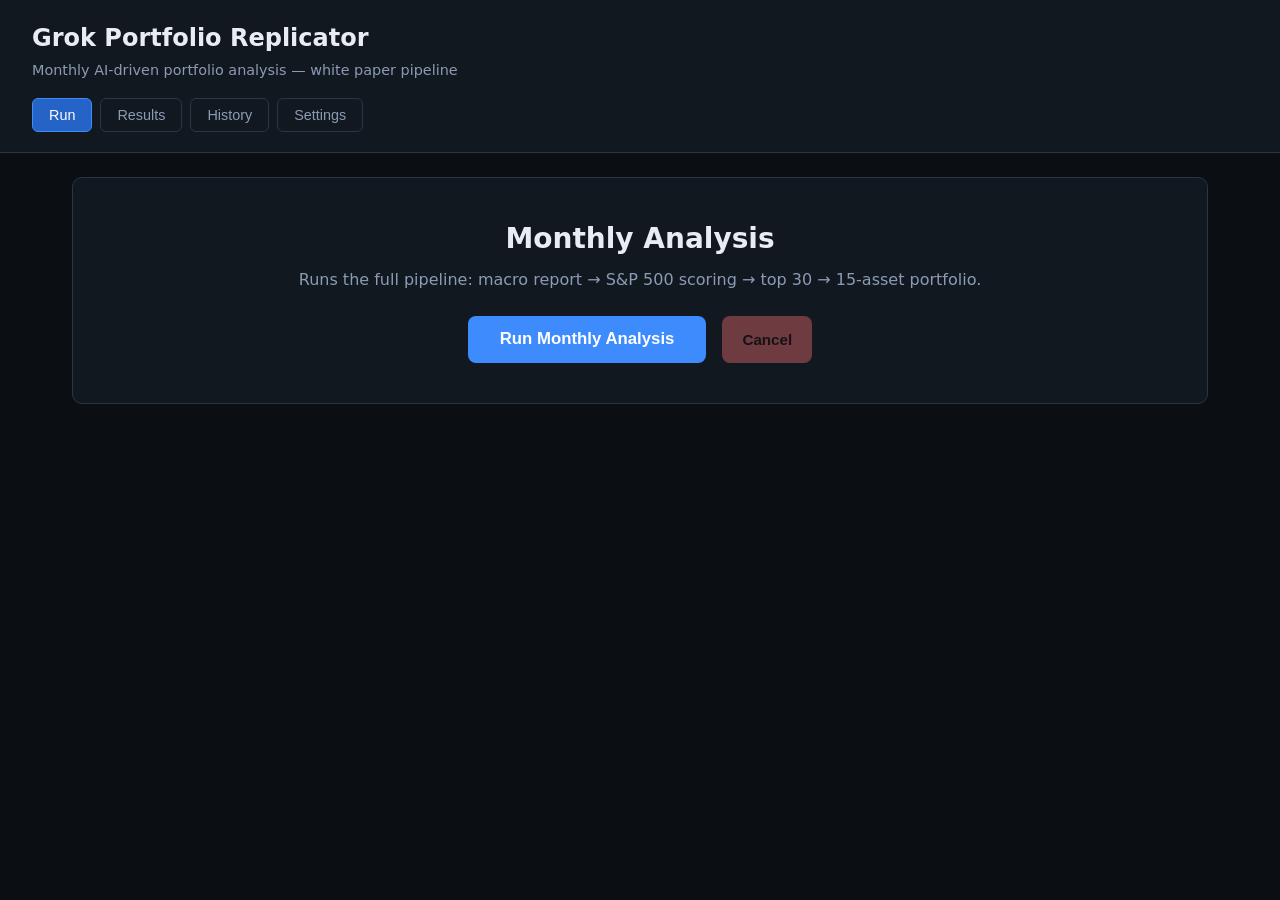
==== static/index.html @ bef0bc0a "Initial commit: Grok Portfolio Replicator (GECKO) Local web app that runs the white-paper monthly pi" ====
<!DOCTYPE html>
<html lang="en">
<head>
  <meta charset="UTF-8" />
  <meta name="viewport" content="width=device-width, initial-scale=1.0" />
  <title>Grok Portfolio Replicator</title>
  <link rel="stylesheet" href="/static/style.css" />
</head>
<body>
  <header class="header">
    <div class="brand">
      <h1>Grok Portfolio Replicator</h1>
      <p class="subtitle">Monthly AI-driven portfolio analysis — white paper pipeline</p>
    </div>
    <nav class="tabs" role="tablist">
      <button class="tab active" data-tab="run">Run</button>
      <button class="tab" data-tab="results">Results</button>
      <button class="tab" data-tab="history">History</button>
      <button class="tab" data-tab="settings">Settings</button>
    </nav>
  </header>

  <main>
    <!-- RUN -->
    <section id="tab-run" class="panel active">
      <div class="card hero-card">
        <h2>Monthly Analysis</h2>
        <p>Runs the full pipeline: macro report → S&P 500 scoring → top 30 → 15-asset portfolio.</p>
        <div class="run-actions">
          <button id="btn-run" class="btn btn-primary btn-lg">Run Monthly Analysis</button>
          <button id="btn-resume" class="btn btn-secondary btn-lg" hidden>Resume Interrupted Run</button>
          <button id="btn-cancel" class="btn btn-danger" disabled>Cancel</button>
        </div>
      </div>

      <div class="card" id="progress-card" hidden>
        <h3>Progress</h3>
        <div class="progress-bar"><div id="progress-fill" class="progress-fill"></div></div>
        <p id="progress-step" class="progress-text">Waiting...</p>
        <div class="stats-row">
          <div class="stat"><span class="stat-label">Firms scored</span><span id="stat-scored" class="stat-value">0 / 0</span></div>
          <div class="stat"><span class="stat-label">Running cost</span><span id="stat-cost" class="stat-value">$0.00</span></div>
          <div class="stat"><span class="stat-label">Run ID</span><span id="stat-run-id" class="stat-value mono">—</span></div>
        </div>
        <pre id="progress-log" class="log"></pre>
      </div>
    </section>

    <!-- RESULTS -->
    <section id="tab-results" class="panel">
      <div id="results-empty" class="empty-state">
        <p>No results yet. Run the monthly analysis or load a run from History.</p>
      </div>
      <div id="results-content" hidden>
        <div class="card">
          <div class="card-header">
            <h2>15-Asset Portfolio</h2>
            <button type="button" id="btn-export-portfolio" class="btn btn-secondary" hidden>
              Export to Excel
            </button>
          </div>
          <div id="portfolio-output" class="markdown-body"></div>
        </div>
        <div class="card">
          <h2>Macro Report</h2>
          <div id="macro-output" class="markdown-body"></div>
        </div>
        <div class="card">
          <h2>Firm Scores <span id="scores-count" class="badge"></span></h2>
          <div class="table-wrap">
            <table id="scores-table">
              <thead>
                <tr>
                  <th data-sort="rank">#</th>
                  <th data-sort="ticker">Ticker</th>
                  <th data-sort="company">Company</th>
                  <th data-sort="industry">Industry</th>
                  <th data-sort="score">Score</th>
                  <th>Report</th>
                </tr>
              </thead>
              <tbody></tbody>
            </table>
          </div>
        </div>
      </div>
    </section>

    <!-- HISTORY -->
    <section id="tab-history" class="panel">
      <div class="card">
        <h2>Run History</h2>
        <div id="history-list" class="history-list"></div>
      </div>
    </section>

    <!-- SETTINGS -->
    <section id="tab-settings" class="panel">
      <div class="card">
        <h2>API Keys &amp; Options</h2>
        <form id="settings-form" class="form">
          <label>
            API Provider
            <select id="api-provider">
              <option value="xai">xAI (direct)</option>
              <option value="openrouter">OpenRouter</option>
            </select>
          </label>
          <label>
            <span id="llm-key-label">xAI API Key</span>
            <input type="password" id="xai-key" placeholder="Leave blank to keep existing" autocomplete="off" />
          </label>
          <label>
            Stock News API Key
            <input type="password" id="stocknews-key" placeholder="Leave blank to keep existing" autocomplete="off" />
          </label>
          <label>
            Grok Model
            <input type="text" id="model" value="grok-4.3" />
            <span id="model-hint" class="field-hint">xAI: grok-4.3 · OpenRouter: x-ai/grok-4.3</span>
          </label>
          <label>
            Max Tickers (0 = full S&P 500)
            <input type="number" id="max-tickers" min="0" value="0" />
          </label>
          <label>
            Concurrency
            <input type="number" id="concurrency" min="1" max="32" value="8" />
          </label>
          <label>
            News articles per ticker (1–50)
            <input type="number" id="stocknews-items-per-ticker" min="1" max="50" value="15" />
            <span class="field-hint">1 Stock News API call per ticker; article count does not add calls</span>
          </label>
          <label>
            Macro market news articles (1–50)
            <input type="number" id="stocknews-macro-items" min="1" max="50" value="25" />
            <span class="field-hint">1 API call at the start of each run</span>
          </label>
          <button type="submit" class="btn btn-primary">Save Settings</button>
          <p id="settings-status" class="hint"></p>
        </form>
      </div>
    </section>
  </main>

  <div id="modal" class="modal" hidden>
    <div class="modal-content">
      <button class="modal-close" id="modal-close">&times;</button>
      <h3 id="modal-title"></h3>
      <pre id="modal-body" class="report-pre"></pre>
    </div>
  </div>

  <script src="/static/app.js"></script>
</body>
</html>
---- static/style.css ----
:root {
  --bg: #0b0f14;
  --surface: #121820;
  --surface2: #1a2230;
  --border: #2a3548;
  --text: #e8edf5;
  --muted: #8b9bb4;
  --accent: #3d8bfd;
  --accent-dim: #2563c7;
  --success: #34d399;
  --danger: #f87171;
  --warning: #fbbf24;
  --mono: "Cascadia Code", "Fira Code", Consolas, monospace;
  --sans: "Segoe UI", system-ui, -apple-system, sans-serif;
}

* { box-sizing: border-box; margin: 0; padding: 0; }

body {
  font-family: var(--sans);
  background: var(--bg);
  color: var(--text);
  min-height: 100vh;
  line-height: 1.5;
}

.header {
  border-bottom: 1px solid var(--border);
  padding: 1.25rem 2rem;
  background: var(--surface);
}

.brand h1 { font-size: 1.5rem; font-weight: 700; }
.subtitle { color: var(--muted); font-size: 0.9rem; margin-top: 0.25rem; }

.tabs {
  display: flex;
  gap: 0.5rem;
  margin-top: 1rem;
}

.tab {
  background: transparent;
  border: 1px solid var(--border);
  color: var(--muted);
  padding: 0.5rem 1rem;
  border-radius: 6px;
  cursor: pointer;
  font-size: 0.9rem;
  transition: all 0.15s;
}

.tab:hover { border-color: var(--accent); color: var(--text); }
.tab.active { background: var(--accent-dim); border-color: var(--accent); color: #fff; }

main { max-width: 1200px; margin: 0 auto; padding: 1.5rem 2rem 3rem; }

.panel { display: none; }
.panel.active { display: block; }

.card {
  background: var(--surface);
  border: 1px solid var(--border);
  border-radius: 10px;
  padding: 1.5rem;
  margin-bottom: 1.25rem;
}

.card-header {
  display: flex;
  align-items: center;
  justify-content: space-between;
  gap: 1rem;
  flex-wrap: wrap;
  margin-bottom: 1rem;
}

.card-header h2 { margin-bottom: 0; }

.hero-card { text-align: center; padding: 2.5rem; }
.hero-card h2 { font-size: 1.75rem; margin-bottom: 0.5rem; }
.hero-card p { color: var(--muted); margin-bottom: 1.5rem; }

.run-actions { display: flex; gap: 1rem; justify-content: center; flex-wrap: wrap; }

.btn {
  border: none;
  border-radius: 8px;
  padding: 0.6rem 1.25rem;
  font-size: 0.95rem;
  cursor: pointer;
  font-weight: 600;
  transition: opacity 0.15s;
}

.btn:disabled { opacity: 0.4; cursor: not-allowed; }
.btn-lg { padding: 0.85rem 2rem; font-size: 1.05rem; }
.btn-primary { background: var(--accent); color: #fff; }
.btn-primary:hover:not(:disabled) { background: var(--accent-dim); }
.btn-danger { background: var(--danger); color: #1a0a0a; }
.btn-secondary { background: var(--surface2); color: var(--text); border: 1px solid var(--border); }
.btn-secondary:hover { border-color: var(--accent); }

.progress-bar {
  height: 8px;
  background: var(--surface2);
  border-radius: 4px;
  overflow: hidden;
  margin: 1rem 0;
}

.progress-fill {
  height: 100%;
  width: 0%;
  background: linear-gradient(90deg, var(--accent-dim), var(--accent));
  transition: width 0.3s ease;
}

.progress-text { color: var(--muted); font-size: 0.95rem; }

.stats-row {
  display: grid;
  grid-template-columns: repeat(auto-fit, minmax(160px, 1fr));
  gap: 1rem;
  margin: 1rem 0;
}

.stat {
  background: var(--surface2);
  border-radius: 8px;
  padding: 0.75rem 1rem;
}

.stat-label { display: block; font-size: 0.75rem; color: var(--muted); text-transform: uppercase; letter-spacing: 0.05em; }
.stat-value { display: block; font-size: 1.25rem; font-weight: 700; margin-top: 0.25rem; }
.mono { font-family: var(--mono); font-size: 0.85rem; word-break: break-all; }

.log {
  background: var(--bg);
  border: 1px solid var(--border);
  border-radius: 6px;
  padding: 1rem;
  max-height: 200px;
  overflow-y: auto;
  font-family: var(--mono);
  font-size: 0.8rem;
  color: var(--muted);
  margin-top: 1rem;
  white-space: pre-wrap;
}

.markdown-body {
  white-space: pre-wrap;
  font-size: 0.92rem;
  line-height: 1.65;
  color: var(--text);
}

.table-wrap { overflow-x: auto; }

table {
  width: 100%;
  border-collapse: collapse;
  font-size: 0.9rem;
}

th, td {
  text-align: left;
  padding: 0.65rem 0.75rem;
  border-bottom: 1px solid var(--border);
}

th {
  color: var(--muted);
  font-weight: 600;
  cursor: pointer;
  user-select: none;
  white-space: nowrap;
}

th:hover { color: var(--accent); }
tr:hover td { background: var(--surface2); }

.badge {
  background: var(--accent-dim);
  color: #fff;
  font-size: 0.75rem;
  padding: 0.15rem 0.5rem;
  border-radius: 999px;
  font-weight: 600;
}

.score-pill {
  display: inline-block;
  min-width: 2.5rem;
  text-align: center;
  padding: 0.15rem 0.5rem;
  border-radius: 4px;
  font-weight: 700;
  font-family: var(--mono);
}

.score-high { background: #064e3b; color: var(--success); }
.score-mid { background: #422006; color: var(--warning); }
.score-low { background: #450a0a; color: var(--danger); }

.empty-state {
  text-align: center;
  padding: 4rem 2rem;
  color: var(--muted);
}

.history-list { display: flex; flex-direction: column; gap: 0.75rem; }

.history-item {
  display: flex;
  justify-content: space-between;
  align-items: center;
  padding: 1rem;
  background: var(--surface2);
  border-radius: 8px;
  border: 1px solid var(--border);
  gap: 1rem;
  flex-wrap: wrap;
}

.history-meta { flex: 1; min-width: 200px; }
.history-meta h4 { font-size: 0.95rem; }
.history-meta p { font-size: 0.8rem; color: var(--muted); margin-top: 0.25rem; }

.history-error {
  font-size: 0.78rem;
  color: var(--danger);
  margin-top: 0.35rem;
  max-width: 640px;
  white-space: pre-wrap;
}

.status-badge {
  font-size: 0.75rem;
  padding: 0.2rem 0.6rem;
  border-radius: 999px;
  font-weight: 600;
  text-transform: uppercase;
}

.status-completed { background: #064e3b; color: var(--success); }
.status-running { background: #1e3a5f; color: var(--accent); }
.status-failed { background: #450a0a; color: var(--danger); }
.status-cancelled { background: #422006; color: var(--warning); }

.form {
  display: flex;
  flex-direction: column;
  gap: 1rem;
  max-width: 480px;
}

.form label {
  display: flex;
  flex-direction: column;
  gap: 0.35rem;
  font-size: 0.9rem;
  color: var(--muted);
}

.form input {
  background: var(--bg);
  border: 1px solid var(--border);
  border-radius: 6px;
  padding: 0.6rem 0.75rem;
  color: var(--text);
  font-size: 0.95rem;
}

.form input:focus {
  outline: none;
  border-color: var(--accent);
}

.hint { font-size: 0.85rem; color: var(--success); min-height: 1.25rem; }

.field-hint {
  font-size: 0.8rem;
  color: var(--muted);
  font-weight: 400;
}

.form select {
  background: var(--bg);
  border: 1px solid var(--border);
  border-radius: 6px;
  padding: 0.6rem 0.75rem;
  color: var(--text);
  font-size: 0.95rem;
}

.form select:focus {
  outline: none;
  border-color: var(--accent);
}

.modal {
  position: fixed;
  inset: 0;
  background: rgba(0, 0, 0, 0.7);
  align-items: center;
  justify-content: center;
  z-index: 100;
  padding: 1rem;
}

.modal:not([hidden]) {
  display: flex;
}

.modal[hidden] {
  display: none !important;
  pointer-events: none;
}

.modal-content {
  background: var(--surface);
  border: 1px solid var(--border);
  border-radius: 10px;
  max-width: 800px;
  width: 100%;
  max-height: 85vh;
  overflow: hidden;
  display: flex;
  flex-direction: column;
  position: relative;
  padding: 1.5rem;
}

.modal-close {
  position: absolute;
  top: 0.75rem;
  right: 1rem;
  background: none;
  border: none;
  color: var(--muted);
  font-size: 1.5rem;
  cursor: pointer;
}

.modal-close:hover { color: var(--text); }

.report-pre {
  overflow-y: auto;
  white-space: pre-wrap;
  font-family: var(--mono);
  font-size: 0.82rem;
  line-height: 1.6;
  margin-top: 1rem;
  flex: 1;
}

@media (max-width: 640px) {
  .header, main { padding-left: 1rem; padding-right: 1rem; }
  .tabs { flex-wrap: wrap; }
}
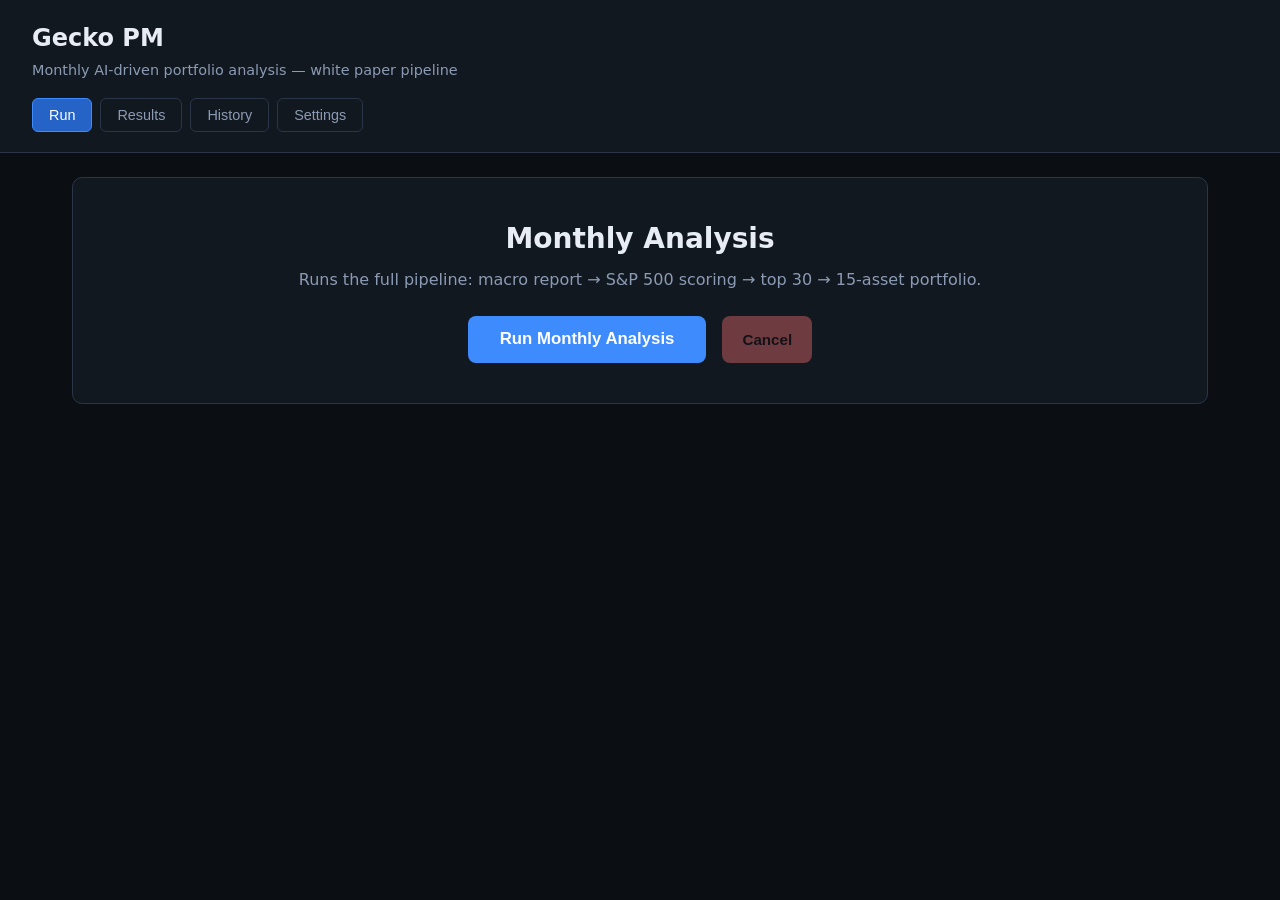
==== commit 4af4fbf4: "Rename app to Gecko PM Update branding across UI, API metadata, OpenRouter headers, and smoke tests." ====
--- a/static/index.html
+++ b/static/index.html
@@ -3,13 +3,14 @@
 <head>
   <meta charset="UTF-8" />
   <meta name="viewport" content="width=device-width, initial-scale=1.0" />
-  <title>Grok Portfolio Replicator</title>
+  <title>Gecko PM</title>
+  <link rel="icon" href="/favicon.ico" type="image/png" sizes="32x32" />
   <link rel="stylesheet" href="/static/style.css" />
 </head>
 <body>
   <header class="header">
     <div class="brand">
-      <h1>Grok Portfolio Replicator</h1>
+      <h1>Gecko PM</h1>
       <p class="subtitle">Monthly AI-driven portfolio analysis — white paper pipeline</p>
     </div>
     <nav class="tabs" role="tablist">
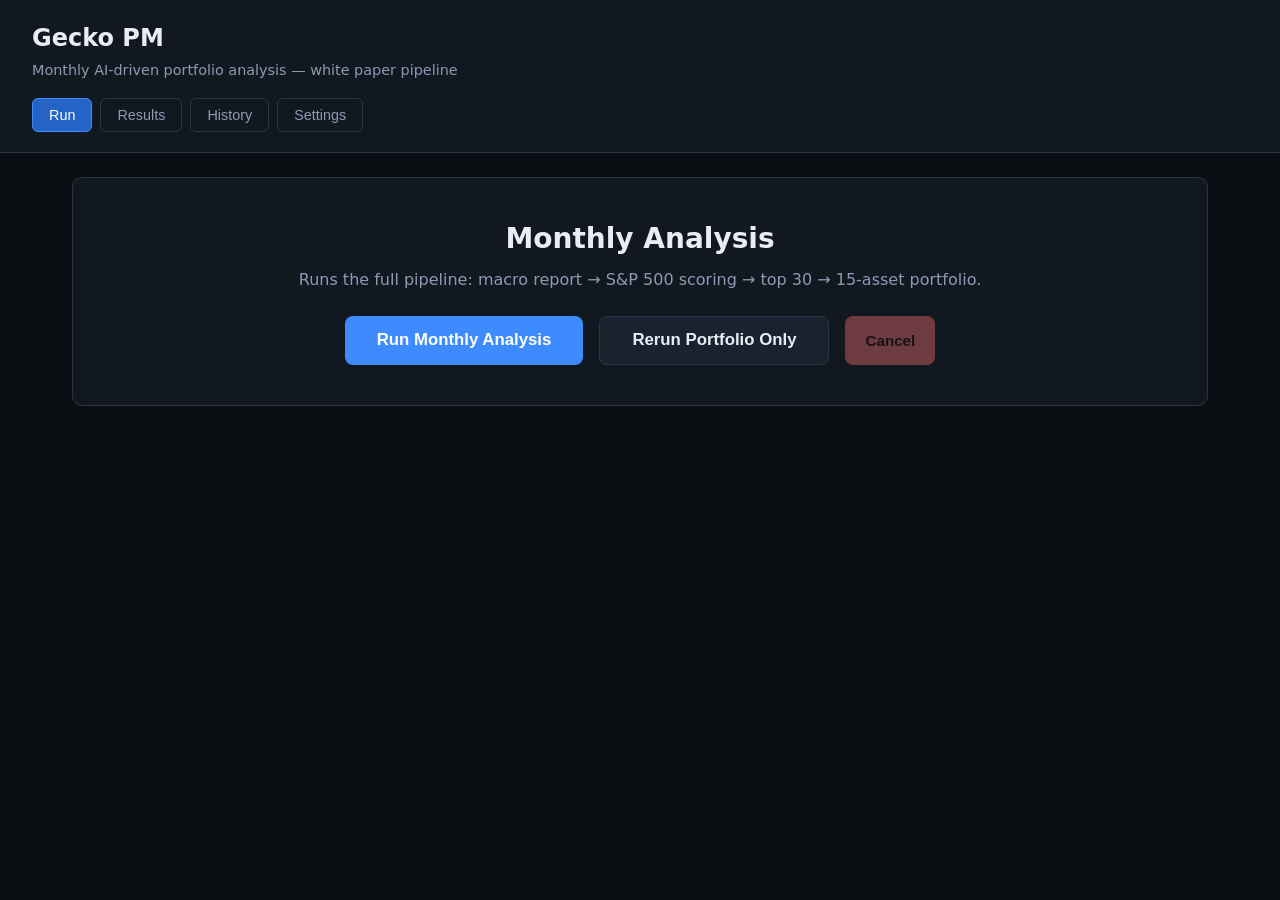
==== commit 6104b92a: "Add portfolio-only reruns, history favorites, and dashboard polish. Supports reallocating from prior" ====
--- a/static/index.html
+++ b/static/index.html
@@ -4,7 +4,7 @@
   <meta charset="UTF-8" />
   <meta name="viewport" content="width=device-width, initial-scale=1.0" />
   <title>Gecko PM</title>
-  <link rel="icon" href="/favicon.ico" type="image/png" sizes="32x32" />
+  <link rel="icon" href="/favicon.ico" type="image/x-icon" sizes="any" />
   <link rel="stylesheet" href="/static/style.css" />
 </head>
 <body>
@@ -30,6 +30,7 @@
         <div class="run-actions">
           <button id="btn-run" class="btn btn-primary btn-lg">Run Monthly Analysis</button>
           <button id="btn-resume" class="btn btn-secondary btn-lg" hidden>Resume Interrupted Run</button>
+          <button id="btn-portfolio" class="btn btn-secondary btn-lg">Rerun Portfolio Only</button>
           <button id="btn-cancel" class="btn btn-danger" disabled>Cancel</button>
         </div>
       </div>
@@ -53,6 +54,7 @@
         <p>No results yet. Run the monthly analysis or load a run from History.</p>
       </div>
       <div id="results-content" hidden>
+        <p id="results-run-label" class="results-run-label" hidden></p>
         <div class="card">
           <div class="card-header">
             <h2>15-Asset Portfolio</h2>
@@ -91,6 +93,7 @@
     <section id="tab-history" class="panel">
       <div class="card">
         <h2>Run History</h2>
+        <p class="field-hint">Star runs to pin them to the top of this list.</p>
         <div id="history-list" class="history-list"></div>
       </div>
     </section>
@@ -117,12 +120,16 @@
           </label>
           <label>
             Grok Model
-            <input type="text" id="model" value="grok-4.3" />
-            <span id="model-hint" class="field-hint">xAI: grok-4.3 · OpenRouter: x-ai/grok-4.3</span>
+            <select id="model">
+              <option value="grok-4.3">grok-4.3</option>
+              <option value="grok-4.5">grok-4.5</option>
+            </select>
+            <span id="model-hint" class="field-hint">OpenRouter uses x-ai/ prefix automatically</span>
           </label>
           <label>
             Max Tickers (0 = full S&P 500)
             <input type="number" id="max-tickers" min="0" value="0" />
+            <span class="field-hint">Truncates to the largest market-cap names first, not alphabetical</span>
           </label>
           <label>
             Concurrency
@@ -139,6 +146,7 @@
             <span class="field-hint">1 API call at the start of each run</span>
           </label>
           <button type="submit" class="btn btn-primary">Save Settings</button>
+          <p id="settings-saved-summary" class="field-hint"></p>
           <p id="settings-status" class="hint"></p>
         </form>
       </div>
--- a/static/style.css
+++ b/static/style.css
@@ -210,7 +210,12 @@
   color: var(--muted);
 }
 
-.history-list { display: flex; flex-direction: column; gap: 0.75rem; }
+.history-list {
+  display: flex;
+  flex-direction: column;
+  gap: 0.75rem;
+  margin-top: 0.75rem;
+}
 
 .history-item {
   display: flex;
@@ -222,6 +227,40 @@
   border: 1px solid var(--border);
   gap: 1rem;
   flex-wrap: wrap;
+}
+
+.history-item.favorited {
+  border-color: color-mix(in srgb, var(--warning) 45%, var(--border));
+}
+
+.btn-star {
+  flex-shrink: 0;
+  width: 2.25rem;
+  height: 2.25rem;
+  border: 1px solid var(--border);
+  border-radius: 8px;
+  background: transparent;
+  color: var(--muted);
+  font-size: 1.15rem;
+  line-height: 1;
+  cursor: pointer;
+  transition: color 0.15s, border-color 0.15s, background 0.15s;
+}
+
+.btn-star:hover:not(:disabled) {
+  color: var(--warning);
+  border-color: color-mix(in srgb, var(--warning) 50%, var(--border));
+  background: color-mix(in srgb, var(--warning) 10%, transparent);
+}
+
+.btn-star.is-favorite {
+  color: var(--warning);
+  border-color: color-mix(in srgb, var(--warning) 50%, var(--border));
+}
+
+.btn-star:disabled {
+  opacity: 0.4;
+  cursor: not-allowed;
 }
 
 .history-meta { flex: 1; min-width: 200px; }
@@ -234,6 +273,18 @@
   margin-top: 0.35rem;
   max-width: 640px;
   white-space: pre-wrap;
+}
+
+.history-mode {
+  font-size: 0.78rem;
+  color: var(--accent);
+  margin-top: 0.25rem;
+}
+
+.results-run-label {
+  font-size: 0.85rem;
+  color: var(--accent);
+  margin: 0 0 1rem;
 }
 
 .status-badge {
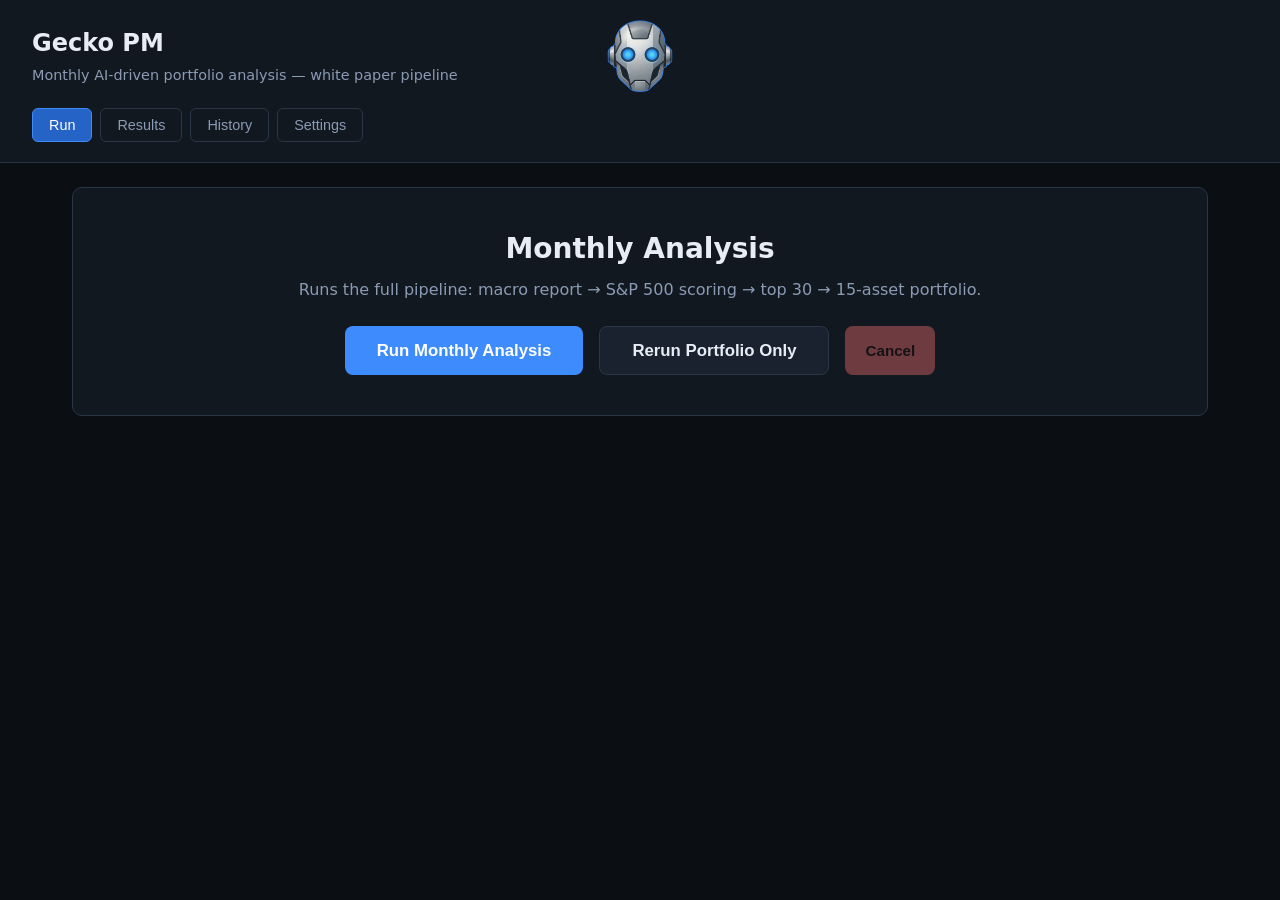
==== commit aed71bc1: "Add centered Grok header logo linking to How It Works. Ship the brand assets and slightly larger cli" ====
--- a/static/index.html
+++ b/static/index.html
@@ -9,9 +9,14 @@
 </head>
 <body>
   <header class="header">
-    <div class="brand">
-      <h1>Gecko PM</h1>
-      <p class="subtitle">Monthly AI-driven portfolio analysis — white paper pipeline</p>
+    <div class="header-top">
+      <div class="brand">
+        <h1>Gecko PM</h1>
+        <p class="subtitle">Monthly AI-driven portfolio analysis — white paper pipeline</p>
+      </div>
+      <a class="header-logo-link" href="/static/how-it-works.html" title="How it works">
+        <img class="header-logo" src="/static/grok-logo.png" alt="How Gecko PM works" width="72" height="72" />
+      </a>
     </div>
     <nav class="tabs" role="tablist">
       <button class="tab active" data-tab="run">Run</button>
--- a/static/style.css
+++ b/static/style.css
@@ -30,8 +30,39 @@
   background: var(--surface);
 }
 
+.header-top {
+  position: relative;
+  display: flex;
+  align-items: center;
+  justify-content: space-between;
+  gap: 1rem;
+  min-height: 72px;
+}
+
 .brand h1 { font-size: 1.5rem; font-weight: 700; }
 .subtitle { color: var(--muted); font-size: 0.9rem; margin-top: 0.25rem; }
+
+.header-logo-link {
+  position: absolute;
+  left: 50%;
+  top: 50%;
+  transform: translate(-50%, -50%);
+  display: flex;
+  align-items: center;
+  justify-content: center;
+  line-height: 0;
+  border-radius: 8px;
+  transition: opacity 0.15s;
+}
+
+.header-logo-link:hover { opacity: 0.85; }
+
+.header-logo {
+  width: 72px;
+  height: 72px;
+  object-fit: contain;
+  display: block;
+}
 
 .tabs {
   display: flex;
@@ -410,4 +441,16 @@
 @media (max-width: 640px) {
   .header, main { padding-left: 1rem; padding-right: 1rem; }
   .tabs { flex-wrap: wrap; }
-}
+  .header-top {
+    flex-direction: column;
+    align-items: center;
+    text-align: center;
+    min-height: 0;
+  }
+  .header-logo-link {
+    position: static;
+    transform: none;
+    order: -1;
+    margin-bottom: 0.5rem;
+  }
+}
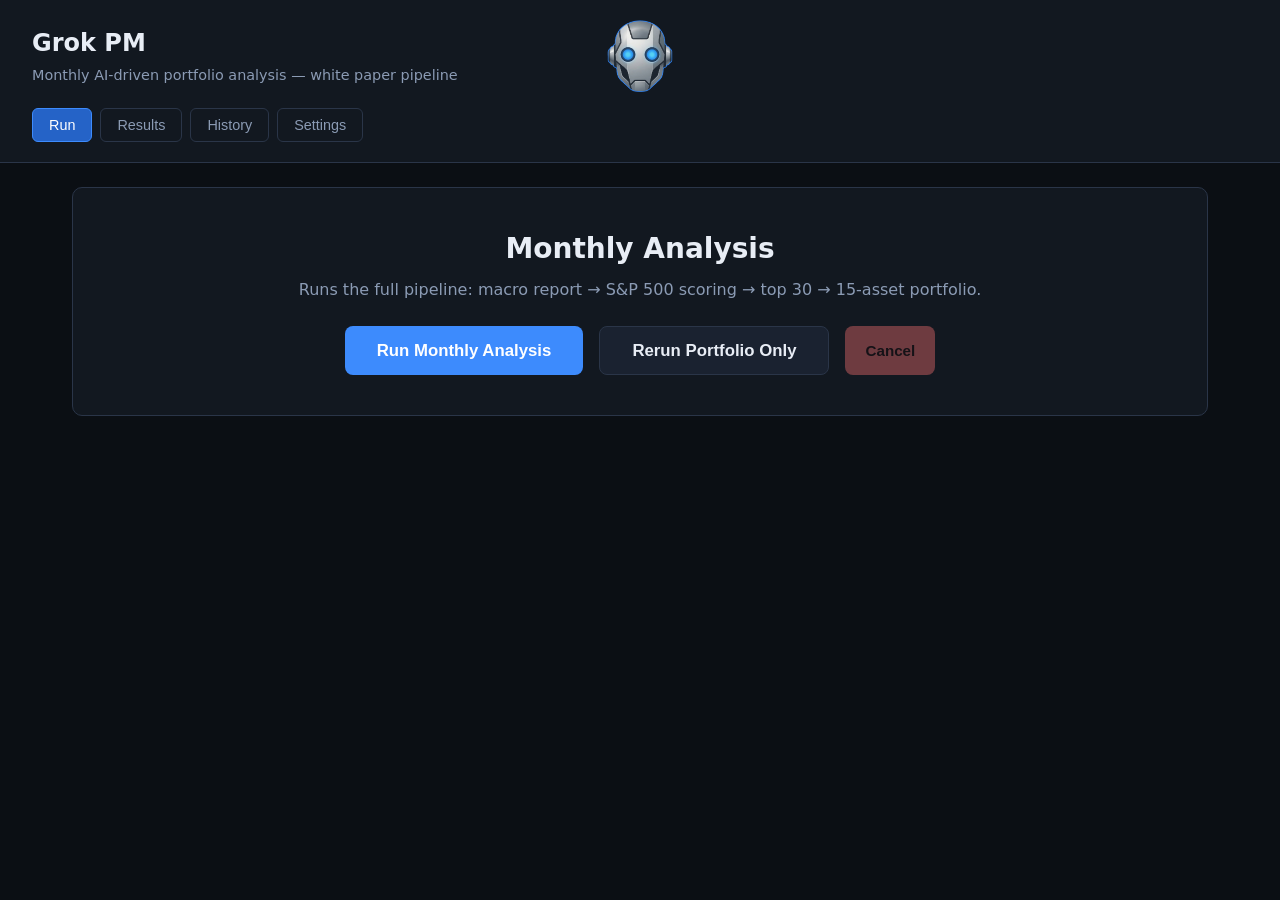
==== commit 6181c782: "Add printable PDF portfolio export for loaded runs. Mirrors the August Word report layout (thesis/ed" ====
--- a/static/index.html
+++ b/static/index.html
@@ -3,19 +3,19 @@
 <head>
   <meta charset="UTF-8" />
   <meta name="viewport" content="width=device-width, initial-scale=1.0" />
-  <title>Gecko PM</title>
-  <link rel="icon" href="/favicon.ico" type="image/x-icon" sizes="any" />
+  <title>Grok PM</title>
+  <link rel="icon" href="/favicon.ico?v=2" type="image/x-icon" sizes="any" />
   <link rel="stylesheet" href="/static/style.css" />
 </head>
 <body>
   <header class="header">
     <div class="header-top">
       <div class="brand">
-        <h1>Gecko PM</h1>
+        <h1>Grok PM</h1>
         <p class="subtitle">Monthly AI-driven portfolio analysis — white paper pipeline</p>
       </div>
       <a class="header-logo-link" href="/static/how-it-works.html" title="How it works">
-        <img class="header-logo" src="/static/grok-logo.png" alt="How Gecko PM works" width="72" height="72" />
+        <img class="header-logo" src="/static/grok-logo.png" alt="How Grok PM works" width="72" height="72" />
       </a>
     </div>
     <nav class="tabs" role="tablist">
@@ -63,9 +63,14 @@
         <div class="card">
           <div class="card-header">
             <h2>15-Asset Portfolio</h2>
-            <button type="button" id="btn-export-portfolio" class="btn btn-secondary" hidden>
-              Export to Excel
-            </button>
+            <div class="export-actions">
+              <button type="button" id="btn-export-portfolio" class="btn btn-secondary" hidden>
+                Export to Excel
+              </button>
+              <button type="button" id="btn-export-pdf" class="btn btn-secondary" hidden>
+                Export PDF
+              </button>
+            </div>
           </div>
           <div id="portfolio-output" class="markdown-body"></div>
         </div>
@@ -166,6 +171,6 @@
     </div>
   </div>
 
-  <script src="/static/app.js"></script>
+  <script src="/static/app.js?v=pdf3"></script>
 </body>
 </html>
--- a/static/style.css
+++ b/static/style.css
@@ -107,6 +107,12 @@
 }
 
 .card-header h2 { margin-bottom: 0; }
+
+.export-actions {
+  display: flex;
+  gap: 0.5rem;
+  flex-wrap: wrap;
+}
 
 .hero-card { text-align: center; padding: 2.5rem; }
 .hero-card h2 { font-size: 1.75rem; margin-bottom: 0.5rem; }
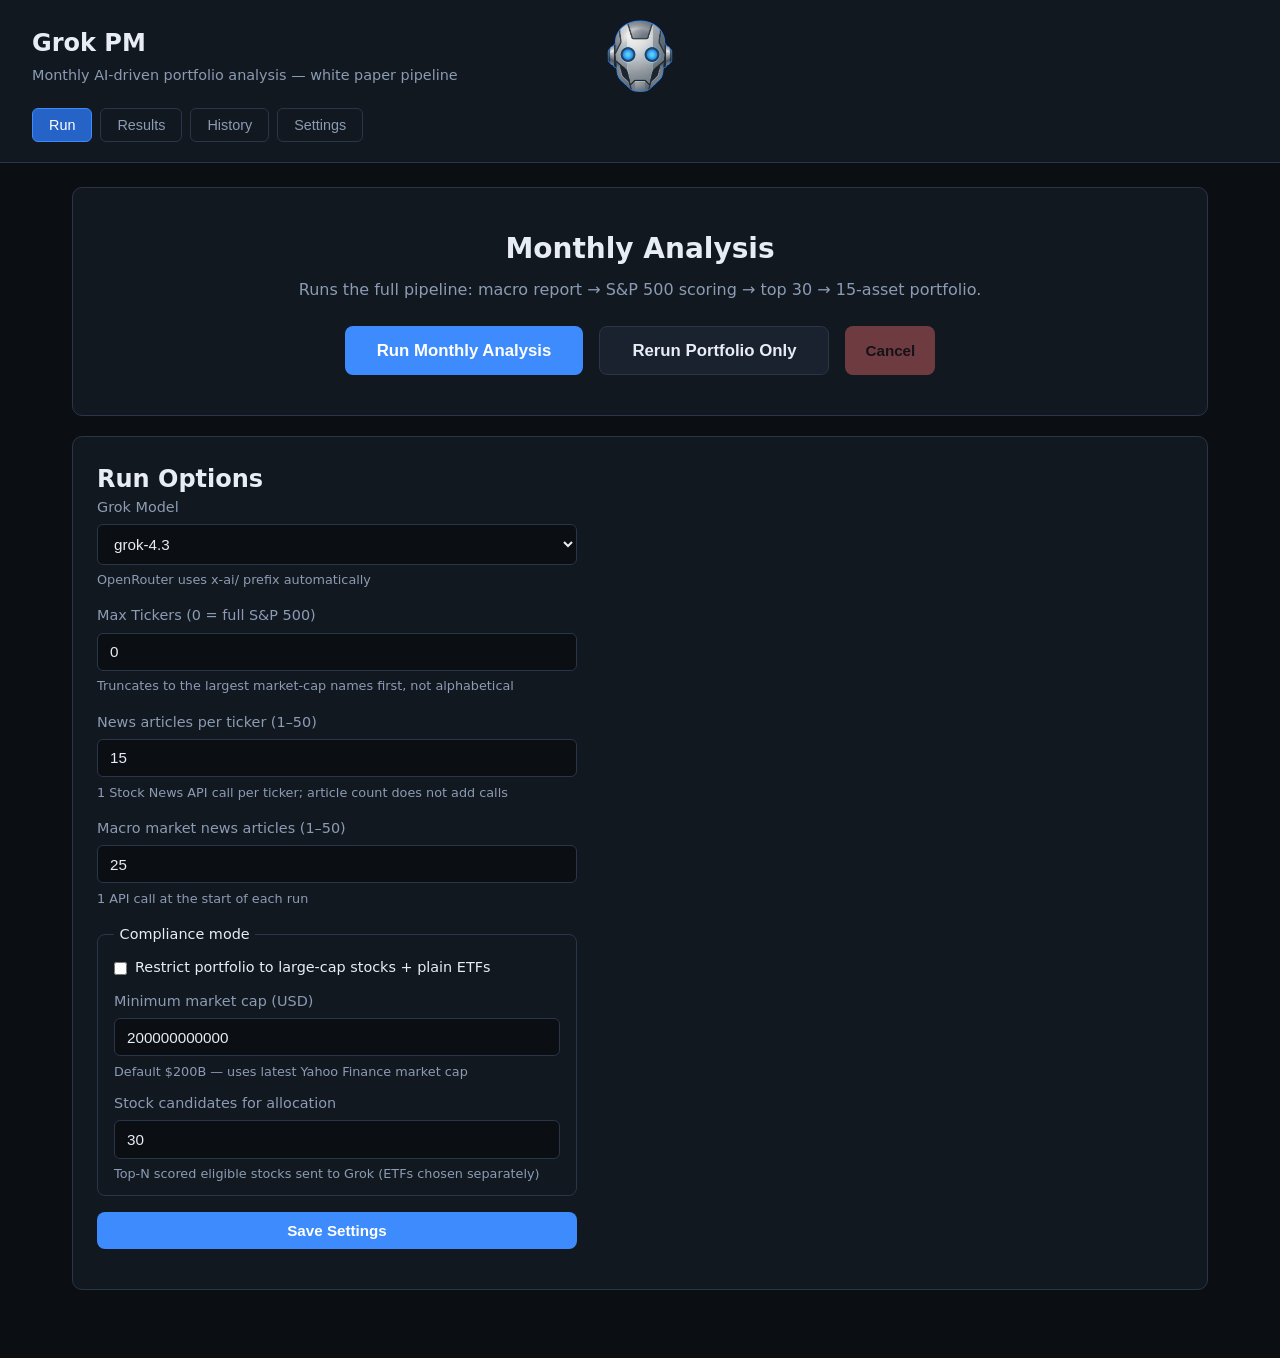
==== commit d9b82d13: "Add compliance mode, firm-native scoring, and slide-style explainer. Separates macro from firm scori" ====
--- a/static/index.html
+++ b/static/index.html
@@ -40,6 +40,54 @@
         </div>
       </div>
 
+      <div class="card">
+        <h2>Run Options</h2>
+        <form id="run-options-form" class="form">
+          <label>
+            Grok Model
+            <select id="model">
+              <option value="grok-4.3">grok-4.3</option>
+              <option value="grok-4.5">grok-4.5</option>
+            </select>
+            <span id="model-hint" class="field-hint">OpenRouter uses x-ai/ prefix automatically</span>
+          </label>
+          <label>
+            Max Tickers (0 = full S&P 500)
+            <input type="number" id="max-tickers" min="0" value="0" />
+            <span class="field-hint">Truncates to the largest market-cap names first, not alphabetical</span>
+          </label>
+          <label>
+            News articles per ticker (1–50)
+            <input type="number" id="stocknews-items-per-ticker" min="1" max="50" value="15" />
+            <span class="field-hint">1 Stock News API call per ticker; article count does not add calls</span>
+          </label>
+          <label>
+            Macro market news articles (1–50)
+            <input type="number" id="stocknews-macro-items" min="1" max="50" value="25" />
+            <span class="field-hint">1 API call at the start of each run</span>
+          </label>
+          <fieldset class="compliance-fieldset">
+            <legend>Compliance mode</legend>
+            <label class="checkbox-label">
+              <input type="checkbox" id="compliance-mode" />
+              Restrict portfolio to large-cap stocks + plain ETFs
+            </label>
+            <label>
+              Minimum market cap (USD)
+              <input type="number" id="compliance-min-cap" min="0" step="1000000000" value="200000000000" />
+              <span class="field-hint">Default $200B — uses latest Yahoo Finance market cap</span>
+            </label>
+            <label>
+              Stock candidates for allocation
+              <input type="number" id="compliance-candidate-count" min="1" max="100" value="30" />
+              <span class="field-hint">Top-N scored eligible stocks sent to Grok (ETFs chosen separately)</span>
+            </label>
+          </fieldset>
+          <button type="submit" class="btn btn-primary">Save Settings</button>
+          <p id="settings-saved-summary" class="field-hint"></p>
+        </form>
+      </div>
+
       <div class="card" id="progress-card" hidden>
         <h3>Progress</h3>
         <div class="progress-bar"><div id="progress-fill" class="progress-fill"></div></div>
@@ -60,6 +108,7 @@
       </div>
       <div id="results-content" hidden>
         <p id="results-run-label" class="results-run-label" hidden></p>
+        <div id="compliance-banner" class="compliance-banner" hidden></div>
         <div class="card">
           <div class="card-header">
             <h2>15-Asset Portfolio</h2>
@@ -111,7 +160,7 @@
     <!-- SETTINGS -->
     <section id="tab-settings" class="panel">
       <div class="card">
-        <h2>API Keys &amp; Options</h2>
+        <h2>API Keys &amp; Concurrency</h2>
         <form id="settings-form" class="form">
           <label>
             API Provider
@@ -129,34 +178,10 @@
             <input type="password" id="stocknews-key" placeholder="Leave blank to keep existing" autocomplete="off" />
           </label>
           <label>
-            Grok Model
-            <select id="model">
-              <option value="grok-4.3">grok-4.3</option>
-              <option value="grok-4.5">grok-4.5</option>
-            </select>
-            <span id="model-hint" class="field-hint">OpenRouter uses x-ai/ prefix automatically</span>
-          </label>
-          <label>
-            Max Tickers (0 = full S&P 500)
-            <input type="number" id="max-tickers" min="0" value="0" />
-            <span class="field-hint">Truncates to the largest market-cap names first, not alphabetical</span>
-          </label>
-          <label>
             Concurrency
             <input type="number" id="concurrency" min="1" max="32" value="8" />
           </label>
-          <label>
-            News articles per ticker (1–50)
-            <input type="number" id="stocknews-items-per-ticker" min="1" max="50" value="15" />
-            <span class="field-hint">1 Stock News API call per ticker; article count does not add calls</span>
-          </label>
-          <label>
-            Macro market news articles (1–50)
-            <input type="number" id="stocknews-macro-items" min="1" max="50" value="25" />
-            <span class="field-hint">1 API call at the start of each run</span>
-          </label>
           <button type="submit" class="btn btn-primary">Save Settings</button>
-          <p id="settings-saved-summary" class="field-hint"></p>
           <p id="settings-status" class="hint"></p>
         </form>
       </div>
@@ -171,6 +196,6 @@
     </div>
   </div>
 
-  <script src="/static/app.js?v=pdf3"></script>
+  <script src="/static/app.js?v=runopts1"></script>
 </body>
 </html>
--- a/static/style.css
+++ b/static/style.css
@@ -322,6 +322,62 @@
   font-size: 0.85rem;
   color: var(--accent);
   margin: 0 0 1rem;
+}
+
+.compliance-banner {
+  margin: 0 0 1rem;
+  padding: 0.75rem 1rem;
+  border-radius: 8px;
+  border: 1px solid var(--border);
+  background: var(--surface2);
+  font-size: 0.85rem;
+  line-height: 1.45;
+}
+
+.compliance-banner.compliant {
+  border-color: #065f46;
+  background: #052e1f;
+}
+
+.compliance-banner.non-compliant {
+  border-color: #7f1d1d;
+  background: #2a0f0f;
+}
+
+.compliance-banner .compliance-title {
+  font-weight: 600;
+  margin-bottom: 0.35rem;
+}
+
+.compliance-banner ul {
+  margin: 0.35rem 0 0 1.1rem;
+}
+
+.compliance-fieldset {
+  border: 1px solid var(--border);
+  border-radius: 8px;
+  padding: 0.75rem 1rem;
+  display: flex;
+  flex-direction: column;
+  gap: 0.75rem;
+}
+
+.compliance-fieldset legend {
+  padding: 0 0.35rem;
+  color: var(--text);
+  font-size: 0.9rem;
+}
+
+.checkbox-label {
+  flex-direction: row !important;
+  align-items: center;
+  gap: 0.5rem !important;
+  color: var(--text) !important;
+}
+
+.checkbox-label input[type="checkbox"] {
+  width: auto;
+  margin: 0;
 }
 
 .status-badge {
